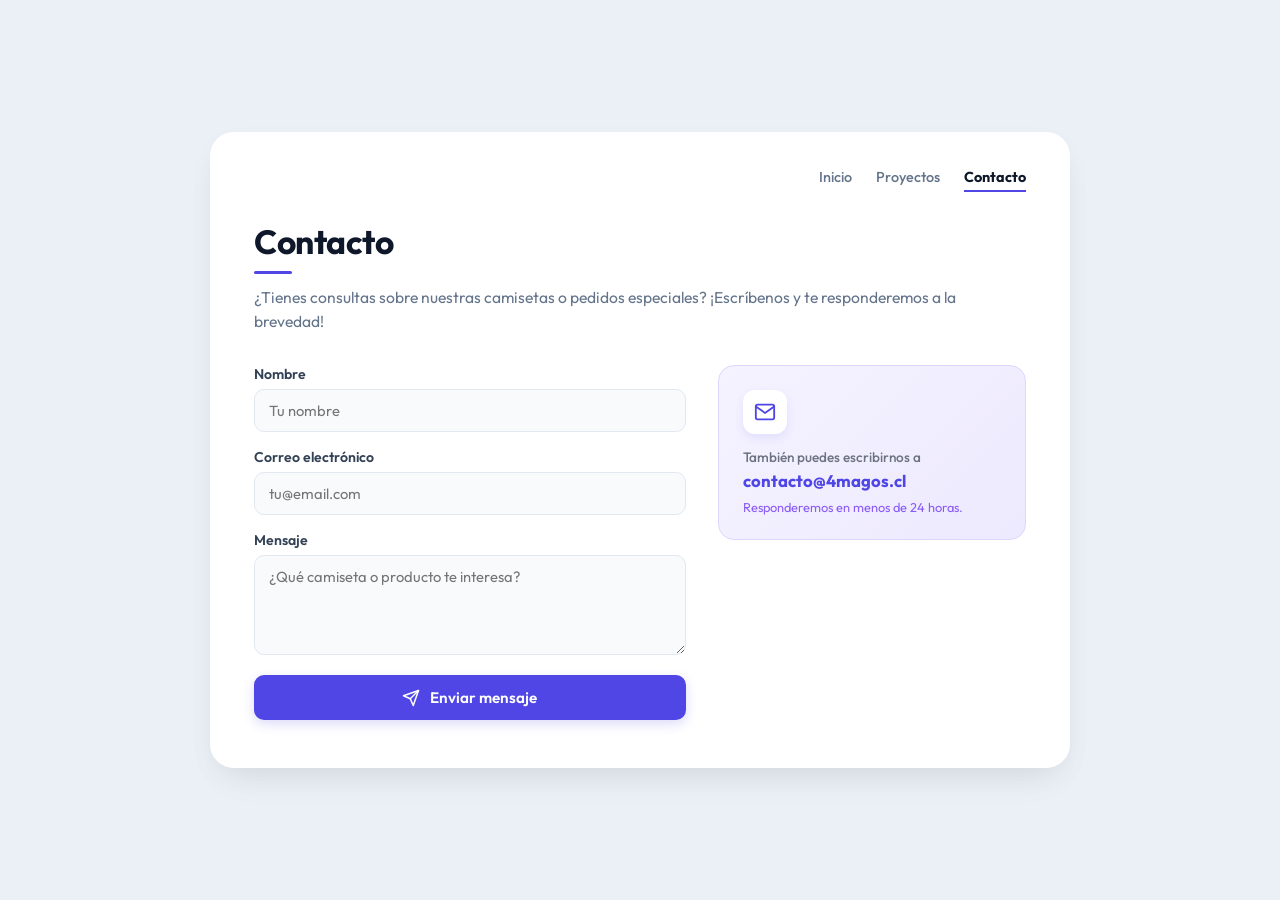
==== contacto.html @ c63e2881 "feat: agregar seccion proyectos estilo tienda con camisetas y pagina de contacto" ====
<!DOCTYPE html>
<html lang="es">

<head>
    <meta charset="UTF-8">
    <meta name="viewport" content="width=device-width, initial-scale=1.0">
    <title>Contacto - 4.magos</title>

    <!-- Vinculación del archivo CSS -->
    <link rel="stylesheet" href="css/style.css">

    <!-- Tipografía Outfit desde Google Fonts -->
    <link rel="preconnect" href="https://fonts.googleapis.com">
    <link rel="preconnect" href="https://fonts.gstatic.com" crossorigin>
    <link href="https://fonts.googleapis.com/css2?family=Outfit:wght@300;400;500;600;700;800&display=swap" rel="stylesheet">
</head>

<body>

    <!-- TARJETA PRINCIPAL (CONTACTO) -->
    <main class="card card-large">

        <!-- 1. Menú de Navegación Superior -->
        <nav class="nav-menu">
            <a href="index.html" class="nav-link">Inicio</a>
            <a href="proyectos.html" class="nav-link">Proyectos</a>
            <a href="contacto.html" class="nav-link active">Contacto</a>
        </nav>

        <!-- 2. Encabezado de la Sección -->
        <header class="section-header">
            <h1 class="section-title">Contacto</h1>
            <div class="title-bar"></div>
            <p class="section-subtitle">¿Tienes consultas sobre nuestras camisetas o pedidos especiales? ¡Escríbenos y te responderemos a la brevedad!</p>
        </header>

        <!-- 3. Contenedor de Formulario e Información -->
        <div class="contact-container">
            <!-- Formulario -->
            <form class="contact-form" onsubmit="event.preventDefault(); alert('¡Mensaje enviado con éxito!');">
                <div class="form-group">
                    <label for="name" class="form-label">Nombre</label>
                    <input type="text" id="name" name="name" class="form-input" placeholder="Tu nombre" required>
                </div>

                <div class="form-group">
                    <label for="email" class="form-label">Correo electrónico</label>
                    <input type="email" id="email" name="email" class="form-input" placeholder="tu@email.com" required>
                </div>

                <div class="form-group">
                    <label for="message" class="form-label">Mensaje</label>
                    <textarea id="message" name="message" class="form-textarea" rows="4" placeholder="¿Qué camiseta o producto te interesa?" required></textarea>
                </div>

                <button type="submit" class="submit-btn">
                    <svg class="send-icon" viewBox="0 0 24 24" fill="none" stroke="currentColor" stroke-width="2" stroke-linecap="round" stroke-linejoin="round">
                        <line x1="22" y1="2" x2="11" y2="13"></line>
                        <polygon points="22 2 15 22 11 13 2 9 22 2"></polygon>
                    </svg>
                    Enviar mensaje
                </button>
            </form>

            <!-- Tarjeta Lateral de Información -->
            <div class="contact-info-card">
                <div class="info-icon-wrapper">
                    <svg class="info-icon" viewBox="0 0 24 24" fill="none" stroke="currentColor" stroke-width="2" stroke-linecap="round" stroke-linejoin="round">
                        <path d="M4 4h16c1.1 0 2 .9 2 2v12c0 1.1-.9 2-2 2H4c-1.1 0-2-.9-2-2V6c0-1.1.9-2 2-2z"></path>
                        <polyline points="22,6 12,13 2,6"></polyline>
                    </svg>
                </div>
                <div class="info-content">
                    <p class="info-label">También puedes escribirnos a</p>
                    <a href="mailto:contacto@4magos.cl" class="info-email">contacto@4magos.cl</a>
                    <p class="info-subtext">Responderemos en menos de 24 horas.</p>
                </div>
            </div>
        </div>

    </main>

</body>

</html>
---- css/style.css ----
/* ==========================================================================
   1. RESET Y ESTILOS GENERALES
   ========================================================================== */
* {
    margin: 0;
    padding: 0;
    box-sizing: border-box;
}

body {
    font-family: 'Outfit', -apple-system, BlinkMacSystemFont, 'Segoe UI', Roboto, sans-serif;
    background-color: #ebf0f7;
    /* Fondo azul grisáceo suave */
    color: #1e293b;
    min-height: 100vh;
    display: flex;
    justify-content: center;
    align-items: center;
    padding: 24px;
}

/* ==========================================================================
   2. CONTENEDOR PRINCIPAL (CARD)
   ========================================================================== */
.card {
    background-color: #ffffff;
    width: 100%;
    max-width: 520px;
    border-radius: 24px;
    padding: 32px 36px 40px;
    box-shadow: 0 10px 30px -5px rgba(0, 0, 0, 0.05), 0 20px 40px -15px rgba(0, 0, 0, 0.07);
    text-align: center;
}

/* ==========================================================================
   3. MENÚ DE NAVEGACIÓN SUPERIOR
   ========================================================================== */
.nav-menu {
    display: flex;
    justify-content: flex-end;
    gap: 24px;
    margin-bottom: 28px;
}

.nav-link {
    text-decoration: none;
    font-size: 0.9rem;
    font-weight: 500;
    color: #64748b;
    padding-bottom: 4px;
    border-bottom: 2px solid transparent;
    transition: all 0.2s ease;
}

.nav-link:hover {
    color: #0f172a;
}

/* Enlace activo con línea azul */
.nav-link.active {
    color: #0f172a;
    font-weight: 700;
    border-bottom: 2.5px solid #4f46e5;
}

/* ==========================================================================
   4. AVATAR / FOTO DE PERFIL
   ========================================================================== */
.avatar-container {
    width: 130px;
    height: 130px;
    margin: 0 auto 20px auto;
    border-radius: 50%;
    padding: 6px;
    background: linear-gradient(180deg, #dbeafe 0%, #ede9fe 100%);
    display: flex;
    align-items: center;
    justify-content: center;
}

.avatar-img {
    width: 100%;
    height: 100%;
    border-radius: 50%;
    object-fit: cover;
    display: block;
}

/* ==========================================================================
   5. TEXTOS Y JERARQUÍA
   ========================================================================== */
.profile-name {
    font-size: 1.8rem;
    font-weight: 700;
    color: #0f172a;
    margin-bottom: 6px;
    letter-spacing: -0.5px;
}

.profile-title {
    font-size: 0.95rem;
    font-weight: 500;
    color: #475569;
    margin-bottom: 16px;
}

.divider {
    width: 44px;
    height: 3px;
    background-color: #818cf8;
    border-radius: 99px;
    margin: 0 auto 20px auto;
}

.profile-bio {
    font-size: 0.92rem;
    line-height: 1.6;
    color: #475569;
    max-width: 420px;
    margin: 0 auto 28px auto;
}

/* ==========================================================================
   6. BOTONES DE REDES SOCIALES
   ========================================================================== */
.social-links {
    display: flex;
    flex-direction: column;
    gap: 12px;
}

.social-btn {
    display: flex;
    align-items: center;
    justify-content: center;
    gap: 12px;
    background-color: #ffffff;
    border: 1.5px solid #c7d2fe;
    border-radius: 12px;
    padding: 13px 20px;
    text-decoration: none;
    color: #0f172a;
    font-size: 0.95rem;
    font-weight: 600;
    transition: all 0.2s ease;
}

.social-icon {
    width: 20px;
    height: 20px;
    color: #4f46e5;
    flex-shrink: 0;
}

.social-btn:hover {
    background-color: #f5f7ff;
    border-color: #4f46e5;
    transform: translateY(-2px);
    box-shadow: 0 4px 12px rgba(79, 70, 229, 0.08);
}

/* ==========================================================================
   7. CONTENEDOR ANCHO PARA PROYECTOS Y TIENDA (.card-large)
   ========================================================================== */
.card-large {
    max-width: 860px;
    text-align: left;
    padding: 36px 44px 48px;
    margin: 20px auto;
}

/* Encabezados de sección */
.section-header {
    margin-bottom: 32px;
}

.section-title {
    font-size: 2.1rem;
    font-weight: 700;
    color: #0f172a;
    letter-spacing: -0.5px;
}

.title-bar {
    width: 38px;
    height: 3.5px;
    background-color: #4f46e5;
    border-radius: 99px;
    margin-top: 8px;
    margin-bottom: 12px;
}

.section-subtitle {
    font-size: 0.98rem;
    color: #64748b;
    line-height: 1.5;
}

/* ==========================================================================
   8. CATÁLOGO / TIENDA DE PRODUCTOS (PROYECTOS)
   ========================================================================== */
.products-list {
    display: flex;
    flex-direction: column;
    gap: 24px;
}

.product-item {
    display: flex;
    align-items: stretch;
    justify-content: space-between;
    gap: 28px;
    background-color: #ffffff;
    border: 1px solid #e2e8f0;
    border-radius: 20px;
    padding: 24px;
    transition: all 0.25s ease;
    box-shadow: 0 2px 8px rgba(0, 0, 0, 0.02);
}

.product-item:hover {
    border-color: #c7d2fe;
    box-shadow: 0 12px 28px -6px rgba(79, 70, 229, 0.12);
    transform: translateY(-3px);
}

.product-info {
    flex: 1;
    display: flex;
    flex-direction: column;
    justify-content: center;
}

/* Badges de producto */
.product-badge {
    display: inline-block;
    align-self: flex-start;
    font-size: 0.75rem;
    font-weight: 700;
    text-transform: uppercase;
    letter-spacing: 0.5px;
    padding: 4px 10px;
    border-radius: 999px;
    margin-bottom: 10px;
}

.badge-purple {
    background-color: #f3e8ff;
    color: #7e22ce;
    border: 1px solid #e9d5ff;
}

.badge-blue {
    background-color: #e0f2fe;
    color: #0369a1;
    border: 1px solid #bae6fd;
}

.badge-gold {
    background-color: #fef3c7;
    color: #b45309;
    border: 1px solid #fde68a;
}

.product-name {
    font-size: 1.25rem;
    font-weight: 700;
    color: #0f172a;
    margin-bottom: 8px;
    line-height: 1.3;
}

.product-desc {
    font-size: 0.9rem;
    color: #64748b;
    line-height: 1.55;
    margin-bottom: 16px;
}

/* Precio y disponibilidad */
.product-pricing {
    display: flex;
    align-items: center;
    gap: 12px;
    margin-bottom: 16px;
}

.price-value {
    font-size: 1.5rem;
    font-weight: 800;
    color: #1e1b4b;
    letter-spacing: -0.5px;
}

.stock-tag {
    font-size: 0.78rem;
    font-weight: 600;
    color: #16a34a;
    background-color: #dcfce7;
    padding: 3px 8px;
    border-radius: 6px;
}

/* Botón comprar y tallas */
.product-actions {
    display: flex;
    align-items: center;
    gap: 16px;
    flex-wrap: wrap;
    margin-top: auto;
}

.buy-btn {
    display: inline-flex;
    align-items: center;
    gap: 8px;
    background-color: #4f46e5;
    color: #ffffff;
    font-size: 0.92rem;
    font-weight: 600;
    text-decoration: none;
    padding: 10px 18px;
    border-radius: 10px;
    transition: all 0.2s ease;
    box-shadow: 0 4px 10px rgba(79, 70, 229, 0.25);
}

.buy-btn:hover {
    background-color: #4338ca;
    transform: translateY(-1px);
    box-shadow: 0 6px 14px rgba(79, 70, 229, 0.35);
}

.cart-icon {
    width: 17px;
    height: 17px;
}

.sizes-text {
    font-size: 0.82rem;
    font-weight: 500;
    color: #94a3b8;
}

/* Imagen del producto */
.product-img-box {
    position: relative;
    width: 220px;
    min-height: 220px;
    flex-shrink: 0;
    border-radius: 16px;
    overflow: hidden;
    background: linear-gradient(135deg, #f8fafc 0%, #f1f5f9 100%);
    border: 1px solid #e2e8f0;
    display: flex;
    align-items: center;
    justify-content: center;
}

.product-photo {
    width: 100%;
    height: 100%;
    object-fit: cover;
    object-position: center;
    transition: transform 0.35s ease;
}

.product-item:hover .product-photo {
    transform: scale(1.05);
}

.price-chip {
    position: absolute;
    bottom: 10px;
    right: 10px;
    background: rgba(15, 23, 42, 0.85);
    backdrop-filter: blur(4px);
    color: #ffffff;
    font-size: 0.82rem;
    font-weight: 700;
    padding: 4px 9px;
    border-radius: 8px;
    box-shadow: 0 2px 6px rgba(0, 0, 0, 0.2);
}

/* ==========================================================================
   9. PÁGINA DE CONTACTO
   ========================================================================== */
.contact-container {
    display: grid;
    grid-template-columns: 1.4fr 1fr;
    gap: 32px;
    align-items: start;
}

.contact-form {
    display: flex;
    flex-direction: column;
    gap: 16px;
}

.form-group {
    display: flex;
    flex-direction: column;
    gap: 6px;
    text-align: left;
}

.form-label {
    font-size: 0.88rem;
    font-weight: 600;
    color: #334155;
}

.form-input,
.form-textarea {
    width: 100%;
    font-family: inherit;
    font-size: 0.92rem;
    color: #0f172a;
    background-color: #f8fafc;
    border: 1.5px solid #e2e8f0;
    border-radius: 10px;
    padding: 11px 14px;
    outline: none;
    transition: all 0.2s ease;
}

.form-input:focus,
.form-textarea:focus {
    background-color: #ffffff;
    border-color: #4f46e5;
    box-shadow: 0 0 0 3px rgba(79, 70, 229, 0.12);
}

.form-textarea {
    resize: vertical;
    min-height: 100px;
}

.submit-btn {
    display: inline-flex;
    align-items: center;
    justify-content: center;
    gap: 10px;
    background-color: #4f46e5;
    color: #ffffff;
    font-family: inherit;
    font-size: 0.95rem;
    font-weight: 600;
    border: none;
    border-radius: 10px;
    padding: 13px 22px;
    cursor: pointer;
    transition: all 0.2s ease;
    box-shadow: 0 4px 12px rgba(79, 70, 229, 0.2);
    margin-top: 4px;
}

.submit-btn:hover {
    background-color: #4338ca;
    transform: translateY(-2px);
    box-shadow: 0 6px 16px rgba(79, 70, 229, 0.3);
}

.send-icon {
    width: 18px;
    height: 18px;
}

.contact-info-card {
    background: linear-gradient(135deg, #f5f3ff 0%, #ede9fe 100%);
    border: 1px solid #ddd6fe;
    border-radius: 16px;
    padding: 24px;
    display: flex;
    flex-direction: column;
    align-items: flex-start;
    gap: 14px;
}

.info-icon-wrapper {
    width: 44px;
    height: 44px;
    background-color: #ffffff;
    border-radius: 12px;
    display: flex;
    align-items: center;
    justify-content: center;
    box-shadow: 0 4px 10px rgba(79, 70, 229, 0.1);
}

.info-icon {
    width: 22px;
    height: 22px;
    color: #4f46e5;
}

.info-content {
    display: flex;
    flex-direction: column;
    gap: 4px;
}

.info-label {
    font-size: 0.85rem;
    color: #6b7280;
    font-weight: 500;
}

.info-email {
    font-size: 1.05rem;
    font-weight: 700;
    color: #4f46e5;
    text-decoration: none;
    word-break: break-word;
}

.info-email:hover {
    text-decoration: underline;
}

.info-subtext {
    font-size: 0.8rem;
    color: #8b5cf6;
    margin-top: 4px;
}

/* ==========================================================================
   10. RESPONSIVE DESIGN (MÓVILES Y PANTALLAS PEQUEÑAS)
   ========================================================================== */
@media (max-width: 768px) {
    .card-large {
        padding: 24px 20px 32px;
    }

    .product-item {
        flex-direction: column-reverse;
        gap: 18px;
    }

    .product-img-box {
        width: 100%;
        height: 260px;
    }

    .contact-container {
        grid-template-columns: 1fr;
    }
}
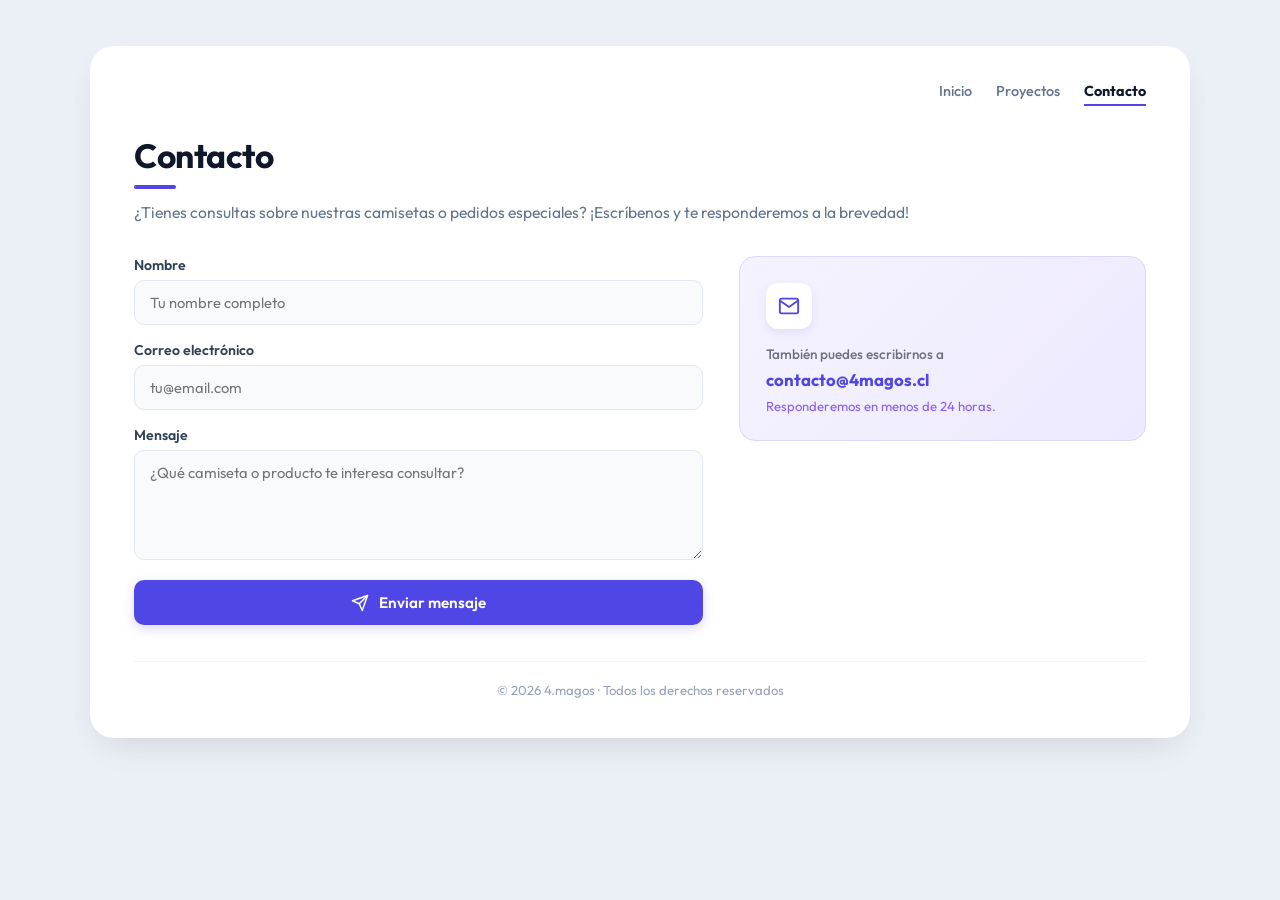
==== commit b695c282: "feat: organizar proyectos en cuadricula responsiva y ajustar proporcion de fotos" ====
--- a/contacto.html
+++ b/contacto.html
@@ -21,26 +21,28 @@
     <main class="card card-large">
 
         <!-- 1. Menú de Navegación Superior -->
-        <nav class="nav-menu">
-            <a href="index.html" class="nav-link">Inicio</a>
-            <a href="proyectos.html" class="nav-link">Proyectos</a>
-            <a href="contacto.html" class="nav-link active">Contacto</a>
-        </nav>
+        <header>
+            <nav class="nav-menu">
+                <a href="index.html" class="nav-link">Inicio</a>
+                <a href="proyectos.html" class="nav-link">Proyectos</a>
+                <a href="contacto.html" class="nav-link active">Contacto</a>
+            </nav>
 
-        <!-- 2. Encabezado de la Sección -->
-        <header class="section-header">
-            <h1 class="section-title">Contacto</h1>
-            <div class="title-bar"></div>
-            <p class="section-subtitle">¿Tienes consultas sobre nuestras camisetas o pedidos especiales? ¡Escríbenos y te responderemos a la brevedad!</p>
+            <!-- 2. Encabezado de la Sección -->
+            <div class="section-header">
+                <h1 class="section-title">Contacto</h1>
+                <div class="title-bar"></div>
+                <p class="section-subtitle">¿Tienes consultas sobre nuestras camisetas o pedidos especiales? ¡Escríbenos y te responderemos a la brevedad!</p>
+            </div>
         </header>
 
         <!-- 3. Contenedor de Formulario e Información -->
-        <div class="contact-container">
+        <section class="contact-container">
             <!-- Formulario -->
-            <form class="contact-form" onsubmit="event.preventDefault(); alert('¡Mensaje enviado con éxito!');">
+            <form class="contact-form" onsubmit="event.preventDefault(); alert('¡Mensaje enviado con éxito! Te responderemos pronto.');">
                 <div class="form-group">
                     <label for="name" class="form-label">Nombre</label>
-                    <input type="text" id="name" name="name" class="form-input" placeholder="Tu nombre" required>
+                    <input type="text" id="name" name="name" class="form-input" placeholder="Tu nombre completo" required>
                 </div>
 
                 <div class="form-group">
@@ -50,7 +52,7 @@
 
                 <div class="form-group">
                     <label for="message" class="form-label">Mensaje</label>
-                    <textarea id="message" name="message" class="form-textarea" rows="4" placeholder="¿Qué camiseta o producto te interesa?" required></textarea>
+                    <textarea id="message" name="message" class="form-textarea" rows="4" placeholder="¿Qué camiseta o producto te interesa consultar?" required></textarea>
                 </div>
 
                 <button type="submit" class="submit-btn">
@@ -63,7 +65,7 @@
             </form>
 
             <!-- Tarjeta Lateral de Información -->
-            <div class="contact-info-card">
+            <aside class="contact-info-card">
                 <div class="info-icon-wrapper">
                     <svg class="info-icon" viewBox="0 0 24 24" fill="none" stroke="currentColor" stroke-width="2" stroke-linecap="round" stroke-linejoin="round">
                         <path d="M4 4h16c1.1 0 2 .9 2 2v12c0 1.1-.9 2-2 2H4c-1.1 0-2-.9-2-2V6c0-1.1.9-2 2-2z"></path>
@@ -75,8 +77,13 @@
                     <a href="mailto:contacto@4magos.cl" class="info-email">contacto@4magos.cl</a>
                     <p class="info-subtext">Responderemos en menos de 24 horas.</p>
                 </div>
-            </div>
-        </div>
+            </aside>
+        </section>
+
+        <!-- 4. Pie de página semántico -->
+        <footer class="site-footer">
+            <p>© 2026 4.magos · Todos los derechos reservados</p>
+        </footer>
 
     </main>
 
--- a/css/style.css
+++ b/css/style.css
@@ -5,6 +5,12 @@
     margin: 0;
     padding: 0;
     box-sizing: border-box;
+}
+
+img {
+    max-width: 100%;
+    height: auto;
+    display: block;
 }
 
 body {
@@ -14,9 +20,10 @@
     color: #1e293b;
     min-height: 100vh;
     display: flex;
-    justify-content: center;
-    align-items: center;
-    padding: 24px;
+    flex-direction: column;
+    justify-content: flex-start;
+    align-items: center;
+    padding: 36px 20px;
 }
 
 /* ==========================================================================
@@ -27,9 +34,10 @@
     width: 100%;
     max-width: 520px;
     border-radius: 24px;
-    padding: 32px 36px 40px;
+    padding: 32px 36px 36px;
     box-shadow: 0 10px 30px -5px rgba(0, 0, 0, 0.05), 0 20px 40px -15px rgba(0, 0, 0, 0.07);
     text-align: center;
+    margin: auto 0;
 }
 
 /* ==========================================================================
@@ -76,6 +84,7 @@
     display: flex;
     align-items: center;
     justify-content: center;
+    box-shadow: 0 8px 20px -4px rgba(79, 70, 229, 0.15);
 }
 
 .avatar-img {
@@ -102,6 +111,7 @@
     font-weight: 500;
     color: #475569;
     margin-bottom: 16px;
+    line-height: 1.4;
 }
 
 .divider {
@@ -109,11 +119,24 @@
     height: 3px;
     background-color: #818cf8;
     border-radius: 99px;
-    margin: 0 auto 20px auto;
+    margin: 0 auto 16px auto;
+}
+
+.profile-tag {
+    display: inline-block;
+    font-size: 0.82rem;
+    font-weight: 700;
+    color: #4f46e5;
+    background-color: #eef2ff;
+    border: 1px solid #c7d2fe;
+    padding: 4px 14px;
+    border-radius: 999px;
+    margin-bottom: 18px;
+    letter-spacing: 0.3px;
 }
 
 .profile-bio {
-    font-size: 0.92rem;
+    font-size: 0.95rem;
     line-height: 1.6;
     color: #475569;
     max-width: 420px;
@@ -163,10 +186,10 @@
    7. CONTENEDOR ANCHO PARA PROYECTOS Y TIENDA (.card-large)
    ========================================================================== */
 .card-large {
-    max-width: 860px;
+    max-width: 1100px;
     text-align: left;
-    padding: 36px 44px 48px;
-    margin: 20px auto;
+    padding: 36px 44px 40px;
+    margin: 10px auto;
 }
 
 /* Encabezados de sección */
@@ -182,7 +205,7 @@
 }
 
 .title-bar {
-    width: 38px;
+    width: 42px;
     height: 3.5px;
     background-color: #4f46e5;
     border-radius: 99px;
@@ -197,51 +220,91 @@
 }
 
 /* ==========================================================================
-   8. CATÁLOGO / TIENDA DE PRODUCTOS (PROYECTOS)
-   ========================================================================== */
+   8. CATÁLOGO EN CUADRÍCULA (GRID DE PROYECTOS / TIENDA)
+   ========================================================================== */
+.projects-grid,
 .products-list {
-    display: flex;
-    flex-direction: column;
-    gap: 24px;
+    display: grid;
+    grid-template-columns: repeat(3, 1fr);
+    gap: 26px;
+    align-items: stretch;
 }
 
 .product-item {
     display: flex;
-    align-items: stretch;
-    justify-content: space-between;
-    gap: 28px;
+    flex-direction: column;
     background-color: #ffffff;
     border: 1px solid #e2e8f0;
     border-radius: 20px;
-    padding: 24px;
-    transition: all 0.25s ease;
-    box-shadow: 0 2px 8px rgba(0, 0, 0, 0.02);
+    overflow: hidden;
+    transition: all 0.3s cubic-bezier(0.16, 1, 0.3, 1);
+    box-shadow: 0 2px 10px rgba(0, 0, 0, 0.03);
 }
 
 .product-item:hover {
     border-color: #c7d2fe;
-    box-shadow: 0 12px 28px -6px rgba(79, 70, 229, 0.12);
-    transform: translateY(-3px);
-}
-
+    box-shadow: 0 16px 36px -8px rgba(79, 70, 229, 0.16);
+    transform: translateY(-6px);
+}
+
+/* Caja de Imagen del producto */
+.product-img-box {
+    position: relative;
+    width: 100%;
+    aspect-ratio: 4 / 5;
+    background: linear-gradient(135deg, #f8fafc 0%, #f1f5f9 100%);
+    overflow: hidden;
+    border-bottom: 1px solid #f1f5f9;
+    display: flex;
+    align-items: center;
+    justify-content: center;
+}
+
+.product-photo {
+    width: 100%;
+    height: 100%;
+    object-fit: cover;
+    object-position: top center;
+    transition: transform 0.4s ease;
+}
+
+.product-item:hover .product-photo {
+    transform: scale(1.05);
+}
+
+.price-chip {
+    position: absolute;
+    bottom: 12px;
+    right: 12px;
+    background: rgba(15, 23, 42, 0.88);
+    backdrop-filter: blur(6px);
+    color: #ffffff;
+    font-size: 0.85rem;
+    font-weight: 700;
+    padding: 5px 11px;
+    border-radius: 10px;
+    box-shadow: 0 2px 8px rgba(0, 0, 0, 0.25);
+}
+
+/* Información del producto dentro de la tarjeta */
 .product-info {
     flex: 1;
     display: flex;
     flex-direction: column;
-    justify-content: center;
+    padding: 22px 22px 24px;
 }
 
 /* Badges de producto */
 .product-badge {
     display: inline-block;
     align-self: flex-start;
-    font-size: 0.75rem;
+    font-size: 0.72rem;
     font-weight: 700;
     text-transform: uppercase;
     letter-spacing: 0.5px;
     padding: 4px 10px;
     border-radius: 999px;
-    margin-bottom: 10px;
+    margin-bottom: 12px;
 }
 
 .badge-purple {
@@ -263,37 +326,41 @@
 }
 
 .product-name {
-    font-size: 1.25rem;
+    font-size: 1.15rem;
     font-weight: 700;
     color: #0f172a;
-    margin-bottom: 8px;
-    line-height: 1.3;
+    margin-bottom: 10px;
+    line-height: 1.35;
 }
 
 .product-desc {
-    font-size: 0.9rem;
+    font-size: 0.88rem;
     color: #64748b;
     line-height: 1.55;
     margin-bottom: 16px;
+    flex-grow: 1;
 }
 
 /* Precio y disponibilidad */
 .product-pricing {
     display: flex;
     align-items: center;
+    justify-content: space-between;
     gap: 12px;
+    padding-top: 14px;
+    border-top: 1px solid #f1f5f9;
     margin-bottom: 16px;
 }
 
 .price-value {
-    font-size: 1.5rem;
+    font-size: 1.45rem;
     font-weight: 800;
     color: #1e1b4b;
     letter-spacing: -0.5px;
 }
 
 .stock-tag {
-    font-size: 0.78rem;
+    font-size: 0.76rem;
     font-weight: 600;
     color: #16a34a;
     background-color: #dcfce7;
@@ -304,83 +371,43 @@
 /* Botón comprar y tallas */
 .product-actions {
     display: flex;
-    align-items: center;
-    gap: 16px;
-    flex-wrap: wrap;
-    margin-top: auto;
+    flex-direction: column;
+    gap: 10px;
 }
 
 .buy-btn {
     display: inline-flex;
     align-items: center;
+    justify-content: center;
     gap: 8px;
+    width: 100%;
     background-color: #4f46e5;
     color: #ffffff;
     font-size: 0.92rem;
     font-weight: 600;
     text-decoration: none;
-    padding: 10px 18px;
-    border-radius: 10px;
+    padding: 12px 18px;
+    border-radius: 12px;
     transition: all 0.2s ease;
-    box-shadow: 0 4px 10px rgba(79, 70, 229, 0.25);
+    box-shadow: 0 4px 12px rgba(79, 70, 229, 0.25);
 }
 
 .buy-btn:hover {
     background-color: #4338ca;
     transform: translateY(-1px);
-    box-shadow: 0 6px 14px rgba(79, 70, 229, 0.35);
+    box-shadow: 0 6px 16px rgba(79, 70, 229, 0.35);
 }
 
 .cart-icon {
-    width: 17px;
-    height: 17px;
+    width: 18px;
+    height: 18px;
 }
 
 .sizes-text {
-    font-size: 0.82rem;
+    font-size: 0.78rem;
     font-weight: 500;
     color: #94a3b8;
-}
-
-/* Imagen del producto */
-.product-img-box {
-    position: relative;
-    width: 220px;
-    min-height: 220px;
-    flex-shrink: 0;
-    border-radius: 16px;
-    overflow: hidden;
-    background: linear-gradient(135deg, #f8fafc 0%, #f1f5f9 100%);
-    border: 1px solid #e2e8f0;
-    display: flex;
-    align-items: center;
-    justify-content: center;
-}
-
-.product-photo {
-    width: 100%;
-    height: 100%;
-    object-fit: cover;
-    object-position: center;
-    transition: transform 0.35s ease;
-}
-
-.product-item:hover .product-photo {
-    transform: scale(1.05);
-}
-
-.price-chip {
-    position: absolute;
-    bottom: 10px;
-    right: 10px;
-    background: rgba(15, 23, 42, 0.85);
-    backdrop-filter: blur(4px);
-    color: #ffffff;
-    font-size: 0.82rem;
-    font-weight: 700;
-    padding: 4px 9px;
-    border-radius: 8px;
-    box-shadow: 0 2px 6px rgba(0, 0, 0, 0.2);
+    text-align: center;
 }
 
 /* ==========================================================================
@@ -389,7 +416,7 @@
 .contact-container {
     display: grid;
     grid-template-columns: 1.4fr 1fr;
-    gap: 32px;
+    gap: 36px;
     align-items: start;
 }
 
@@ -421,7 +448,7 @@
     background-color: #f8fafc;
     border: 1.5px solid #e2e8f0;
     border-radius: 10px;
-    padding: 11px 14px;
+    padding: 12px 15px;
     outline: none;
     transition: all 0.2s ease;
 }
@@ -435,7 +462,7 @@
 
 .form-textarea {
     resize: vertical;
-    min-height: 100px;
+    min-height: 110px;
 }
 
 .submit-btn {
@@ -472,16 +499,16 @@
     background: linear-gradient(135deg, #f5f3ff 0%, #ede9fe 100%);
     border: 1px solid #ddd6fe;
     border-radius: 16px;
-    padding: 24px;
+    padding: 26px;
     display: flex;
     flex-direction: column;
     align-items: flex-start;
-    gap: 14px;
+    gap: 16px;
 }
 
 .info-icon-wrapper {
-    width: 44px;
-    height: 44px;
+    width: 46px;
+    height: 46px;
     background-color: #ffffff;
     border-radius: 12px;
     display: flex;
@@ -499,7 +526,7 @@
 .info-content {
     display: flex;
     flex-direction: column;
-    gap: 4px;
+    gap: 6px;
 }
 
 .info-label {
@@ -521,30 +548,79 @@
 }
 
 .info-subtext {
-    font-size: 0.8rem;
+    font-size: 0.82rem;
     color: #8b5cf6;
-    margin-top: 4px;
-}
-
-/* ==========================================================================
-   10. RESPONSIVE DESIGN (MÓVILES Y PANTALLAS PEQUEÑAS)
-   ========================================================================== */
-@media (max-width: 768px) {
+    margin-top: 2px;
+}
+
+/* ==========================================================================
+   10. PIE DE PÁGINA (FOOTER)
+   ========================================================================== */
+.site-footer {
+    margin-top: 36px;
+    padding-top: 20px;
+    border-top: 1px solid #f1f5f9;
+    font-size: 0.82rem;
+    color: #94a3b8;
+    text-align: center;
+}
+
+/* ==========================================================================
+   11. RESPONSIVE DESIGN (TABLETS Y MÓVILES)
+   ========================================================================== */
+@media (max-width: 992px) {
     .card-large {
-        padding: 24px 20px 32px;
-    }
-
-    .product-item {
-        flex-direction: column-reverse;
-        gap: 18px;
-    }
-
-    .product-img-box {
-        width: 100%;
-        height: 260px;
+        padding: 32px 28px 36px;
+    }
+
+    .projects-grid,
+    .products-list {
+        grid-template-columns: repeat(2, 1fr);
+        gap: 22px;
     }
 
     .contact-container {
         grid-template-columns: 1fr;
+        gap: 28px;
+    }
+}
+
+@media (max-width: 680px) {
+    body {
+        padding: 16px 12px;
+    }
+
+    .card {
+        padding: 24px 18px 28px;
+        border-radius: 20px;
+    }
+
+    .card-large {
+        padding: 24px 16px 28px;
+        border-radius: 20px;
+    }
+
+    .nav-menu {
+        justify-content: center;
+        gap: 18px;
+        margin-bottom: 22px;
+    }
+
+    .section-title {
+        font-size: 1.75rem;
+    }
+
+    .projects-grid,
+    .products-list {
+        grid-template-columns: 1fr;
+        gap: 20px;
+    }
+
+    .product-img-box {
+        aspect-ratio: 4 / 4.8;
+    }
+
+    .price-value {
+        font-size: 1.35rem;
     }
 }
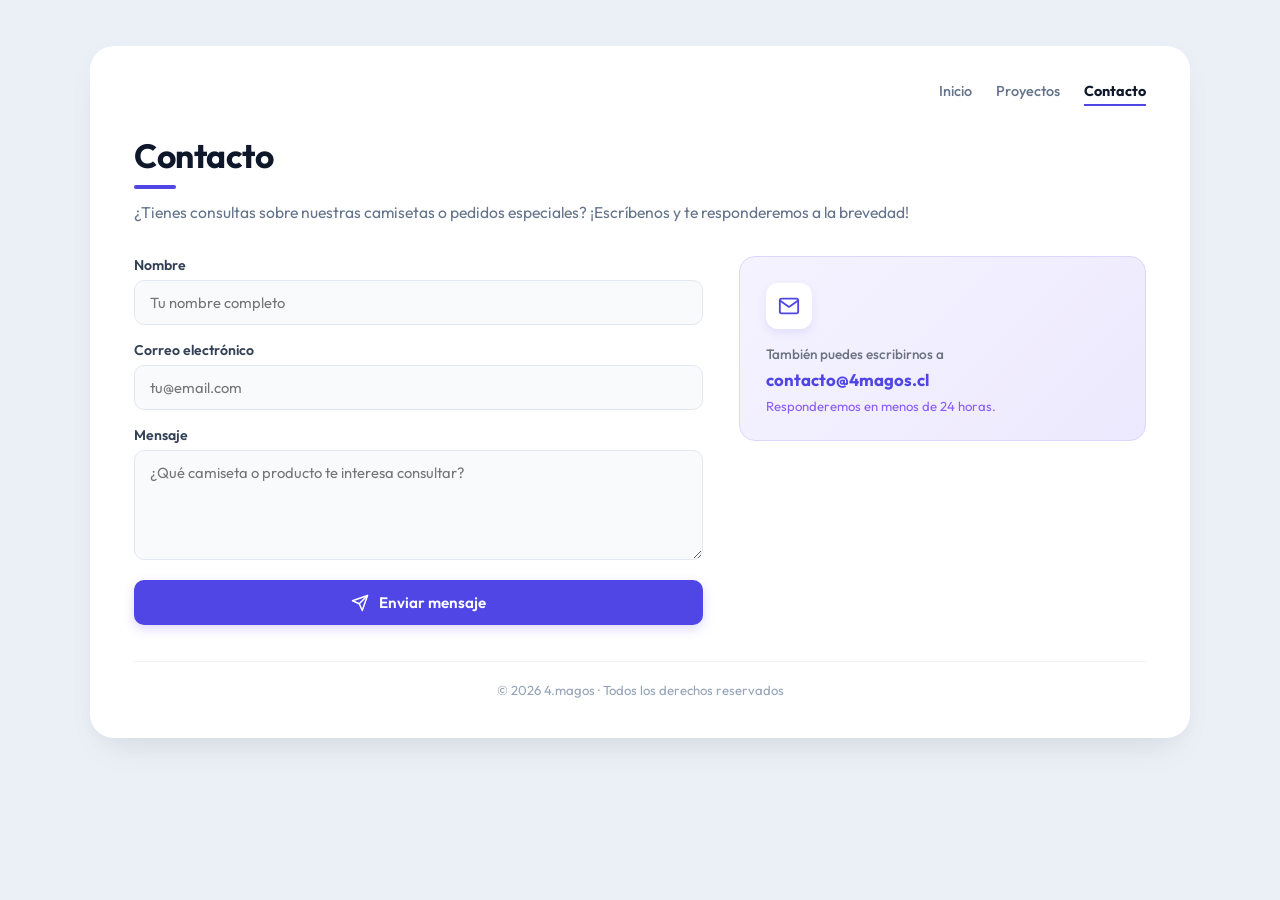
==== commit 2a2f45d6: "feat: integrar libreria de animaciones AOS con efectos interactivos de scroll" ====
--- a/contacto.html
+++ b/contacto.html
@@ -13,33 +13,36 @@
     <link rel="preconnect" href="https://fonts.googleapis.com">
     <link rel="preconnect" href="https://fonts.gstatic.com" crossorigin>
     <link href="https://fonts.googleapis.com/css2?family=Outfit:wght@300;400;500;600;700;800&display=swap" rel="stylesheet">
+
+    <!-- Librería de animaciones AOS (Animate On Scroll) -->
+    <link rel="stylesheet" href="https://unpkg.com/aos@next/dist/aos.css" />
 </head>
 
 <body>
 
     <!-- TARJETA PRINCIPAL (CONTACTO) -->
-    <main class="card card-large">
+    <main class="card card-large" data-aos="fade-up" data-aos-duration="850">
 
         <!-- 1. Menú de Navegación Superior -->
         <header>
-            <nav class="nav-menu">
+            <nav class="nav-menu" data-aos="fade-down" data-aos-delay="100">
                 <a href="index.html" class="nav-link">Inicio</a>
                 <a href="proyectos.html" class="nav-link">Proyectos</a>
                 <a href="contacto.html" class="nav-link active">Contacto</a>
             </nav>
 
             <!-- 2. Encabezado de la Sección -->
-            <div class="section-header">
+            <div class="section-header" data-aos="fade-up" data-aos-delay="200">
                 <h1 class="section-title">Contacto</h1>
                 <div class="title-bar"></div>
                 <p class="section-subtitle">¿Tienes consultas sobre nuestras camisetas o pedidos especiales? ¡Escríbenos y te responderemos a la brevedad!</p>
             </div>
         </header>
 
-        <!-- 3. Contenedor de Formulario e Información -->
+        <!-- 3. Contenedor de Formulario e Información con animaciones laterales -->
         <section class="contact-container">
             <!-- Formulario -->
-            <form class="contact-form" onsubmit="event.preventDefault(); alert('¡Mensaje enviado con éxito! Te responderemos pronto.');">
+            <form class="contact-form" data-aos="fade-right" data-aos-delay="300" data-aos-duration="800" onsubmit="event.preventDefault(); alert('¡Mensaje enviado con éxito! Te responderemos pronto.');">
                 <div class="form-group">
                     <label for="name" class="form-label">Nombre</label>
                     <input type="text" id="name" name="name" class="form-input" placeholder="Tu nombre completo" required>
@@ -65,7 +68,7 @@
             </form>
 
             <!-- Tarjeta Lateral de Información -->
-            <aside class="contact-info-card">
+            <aside class="contact-info-card" data-aos="fade-left" data-aos-delay="400" data-aos-duration="800">
                 <div class="info-icon-wrapper">
                     <svg class="info-icon" viewBox="0 0 24 24" fill="none" stroke="currentColor" stroke-width="2" stroke-linecap="round" stroke-linejoin="round">
                         <path d="M4 4h16c1.1 0 2 .9 2 2v12c0 1.1-.9 2-2 2H4c-1.1 0-2-.9-2-2V6c0-1.1.9-2 2-2z"></path>
@@ -81,12 +84,21 @@
         </section>
 
         <!-- 4. Pie de página semántico -->
-        <footer class="site-footer">
+        <footer class="site-footer" data-aos="fade-up" data-aos-delay="500">
             <p>© 2026 4.magos · Todos los derechos reservados</p>
         </footer>
 
     </main>
 
+    <!-- Scripts de la librería AOS -->
+    <script src="https://unpkg.com/aos@next/dist/aos.js"></script>
+    <script>
+        AOS.init({
+            duration: 800,
+            easing: 'ease-out-cubic',
+            once: true
+        });
+    </script>
 </body>
 
 </html>
--- a/css/style.css
+++ b/css/style.css
@@ -11,6 +11,11 @@
     max-width: 100%;
     height: auto;
     display: block;
+}
+
+html {
+    scroll-behavior: smooth;
+    overflow-x: hidden;
 }
 
 body {
@@ -24,6 +29,7 @@
     justify-content: flex-start;
     align-items: center;
     padding: 36px 20px;
+    overflow-x: hidden;
 }
 
 /* ==========================================================================
